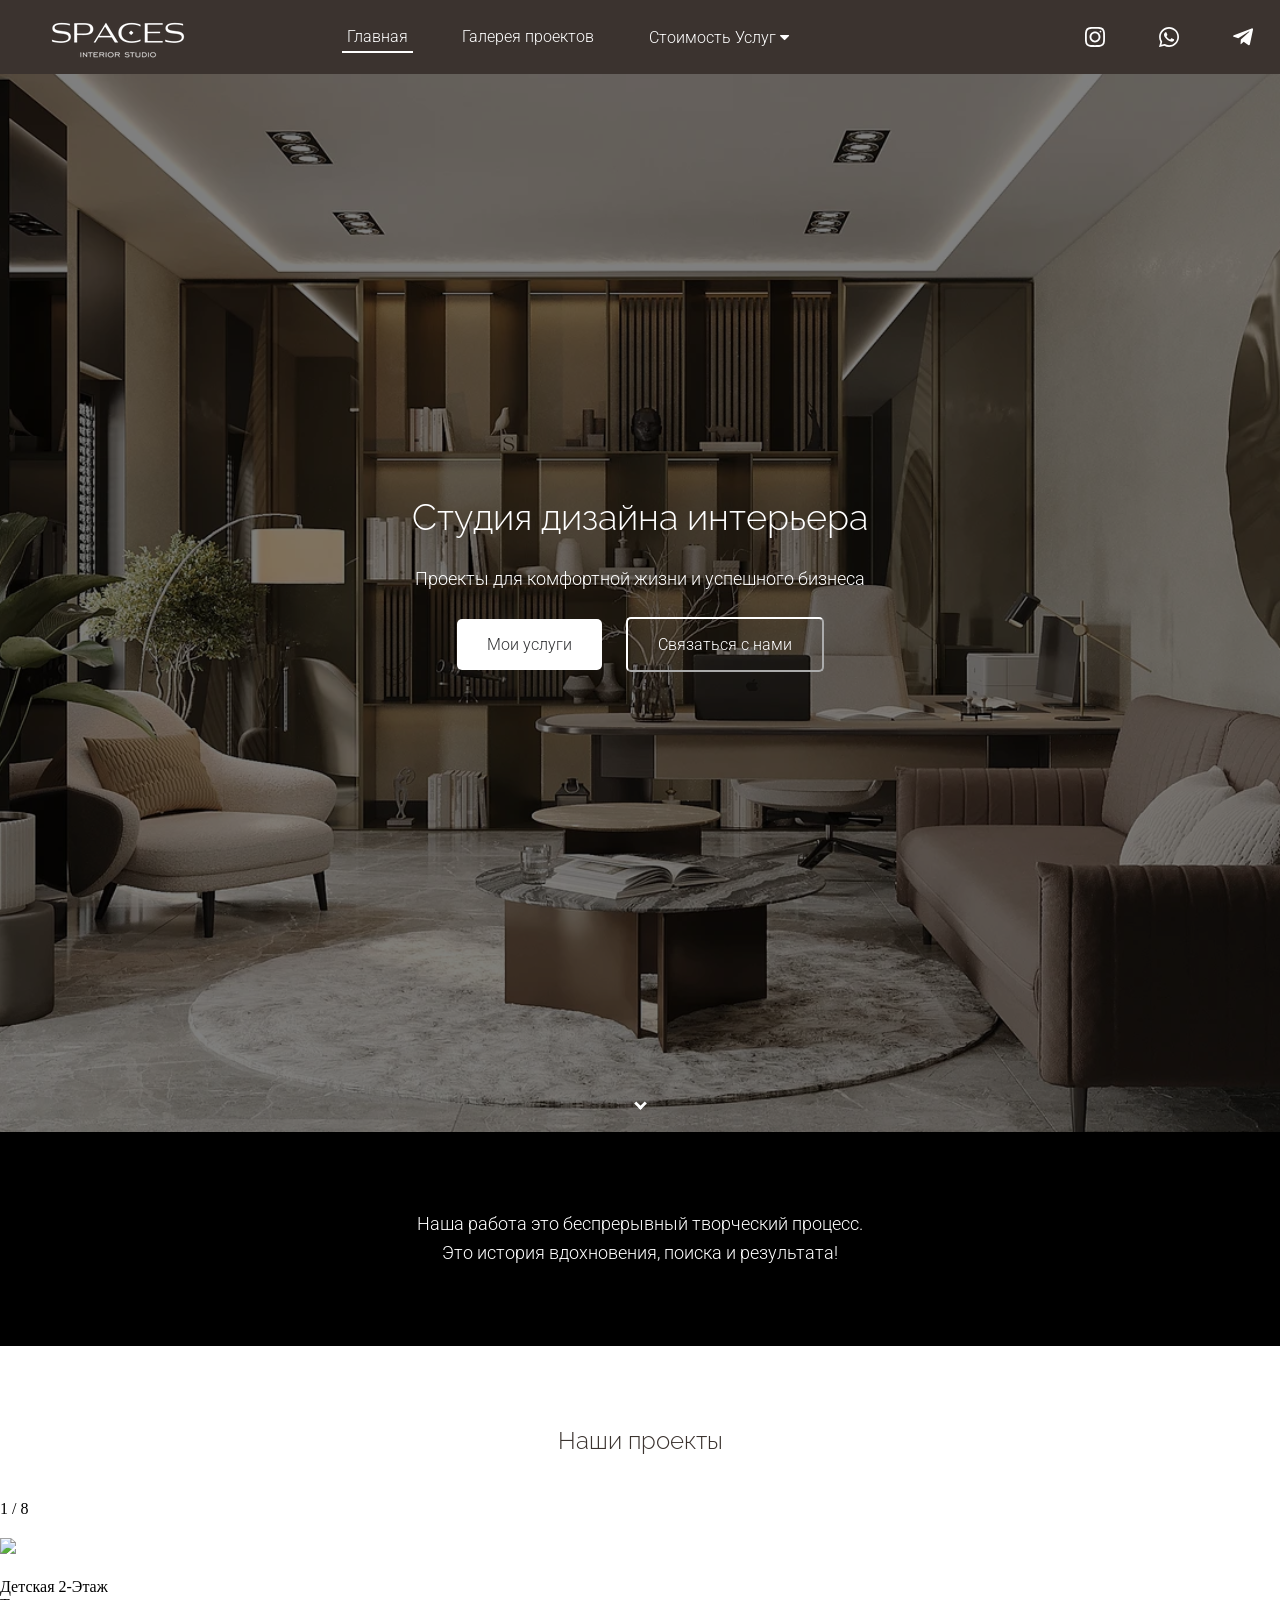
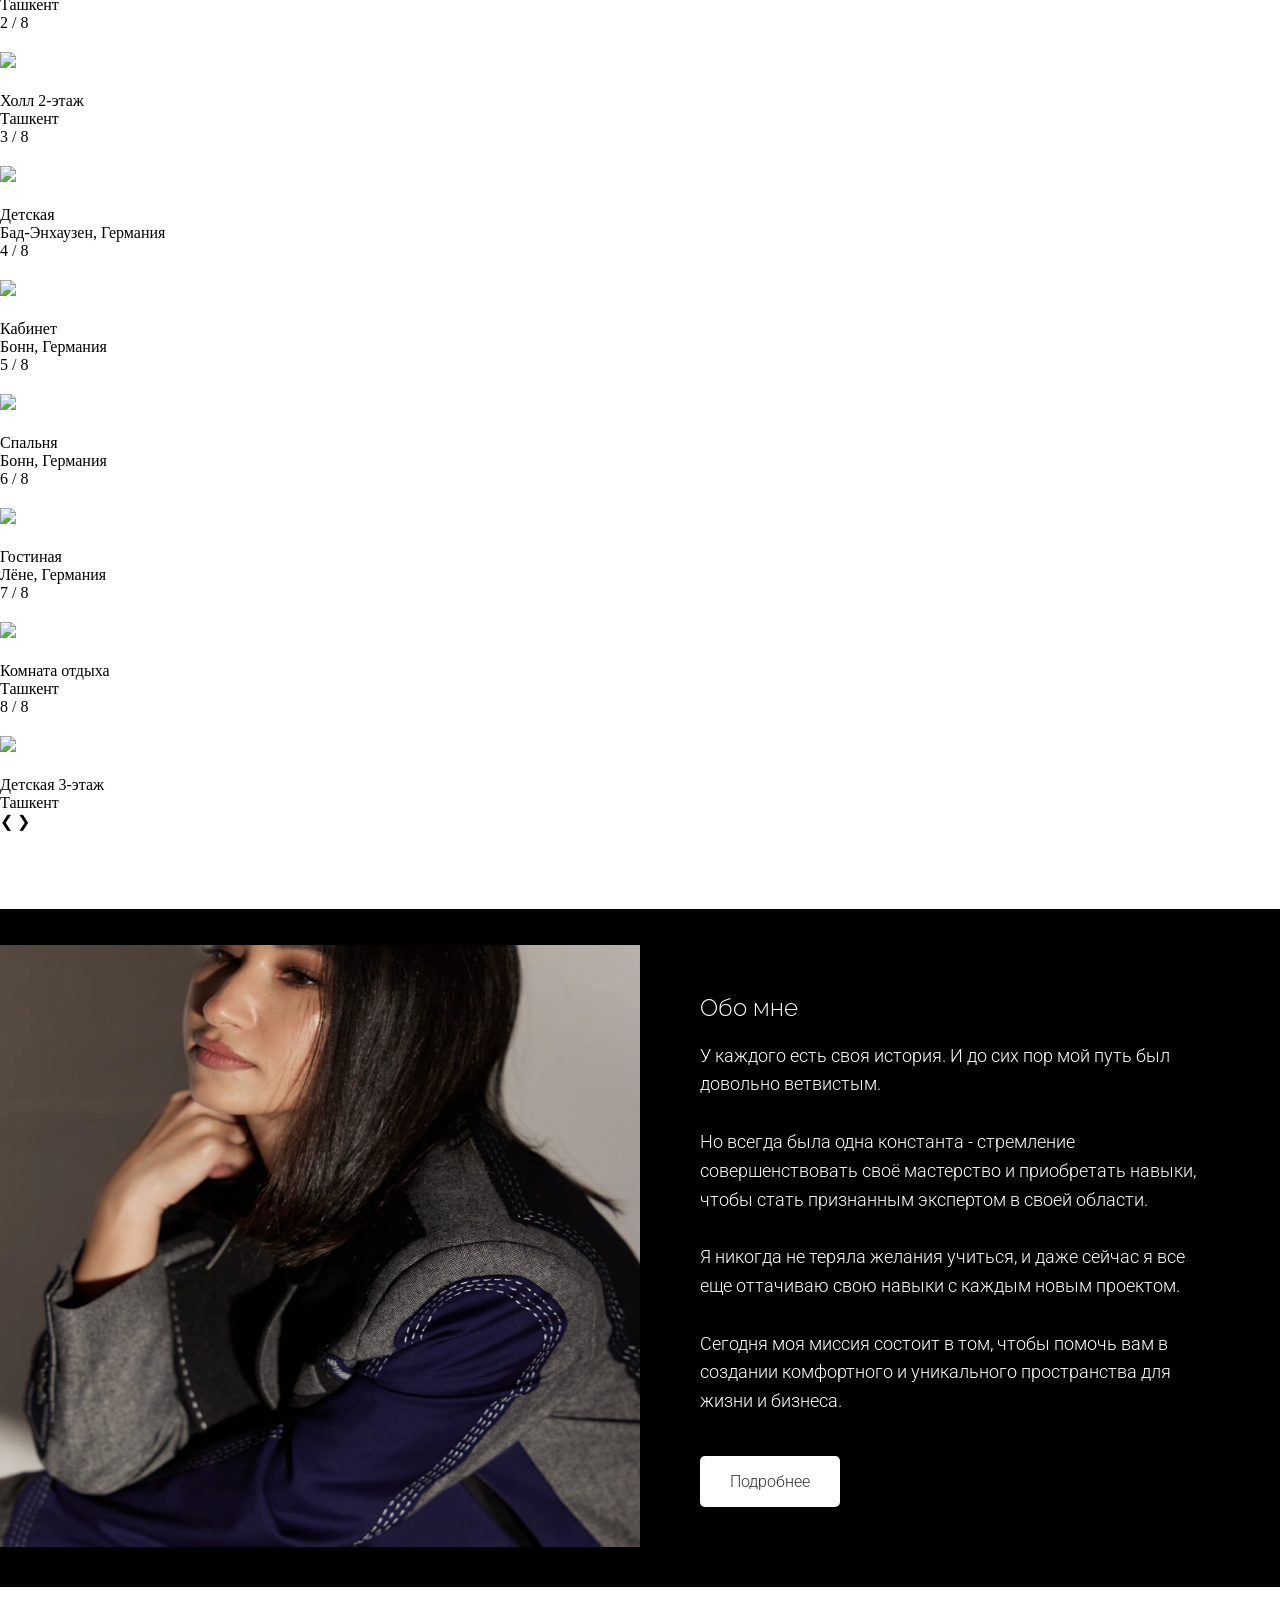
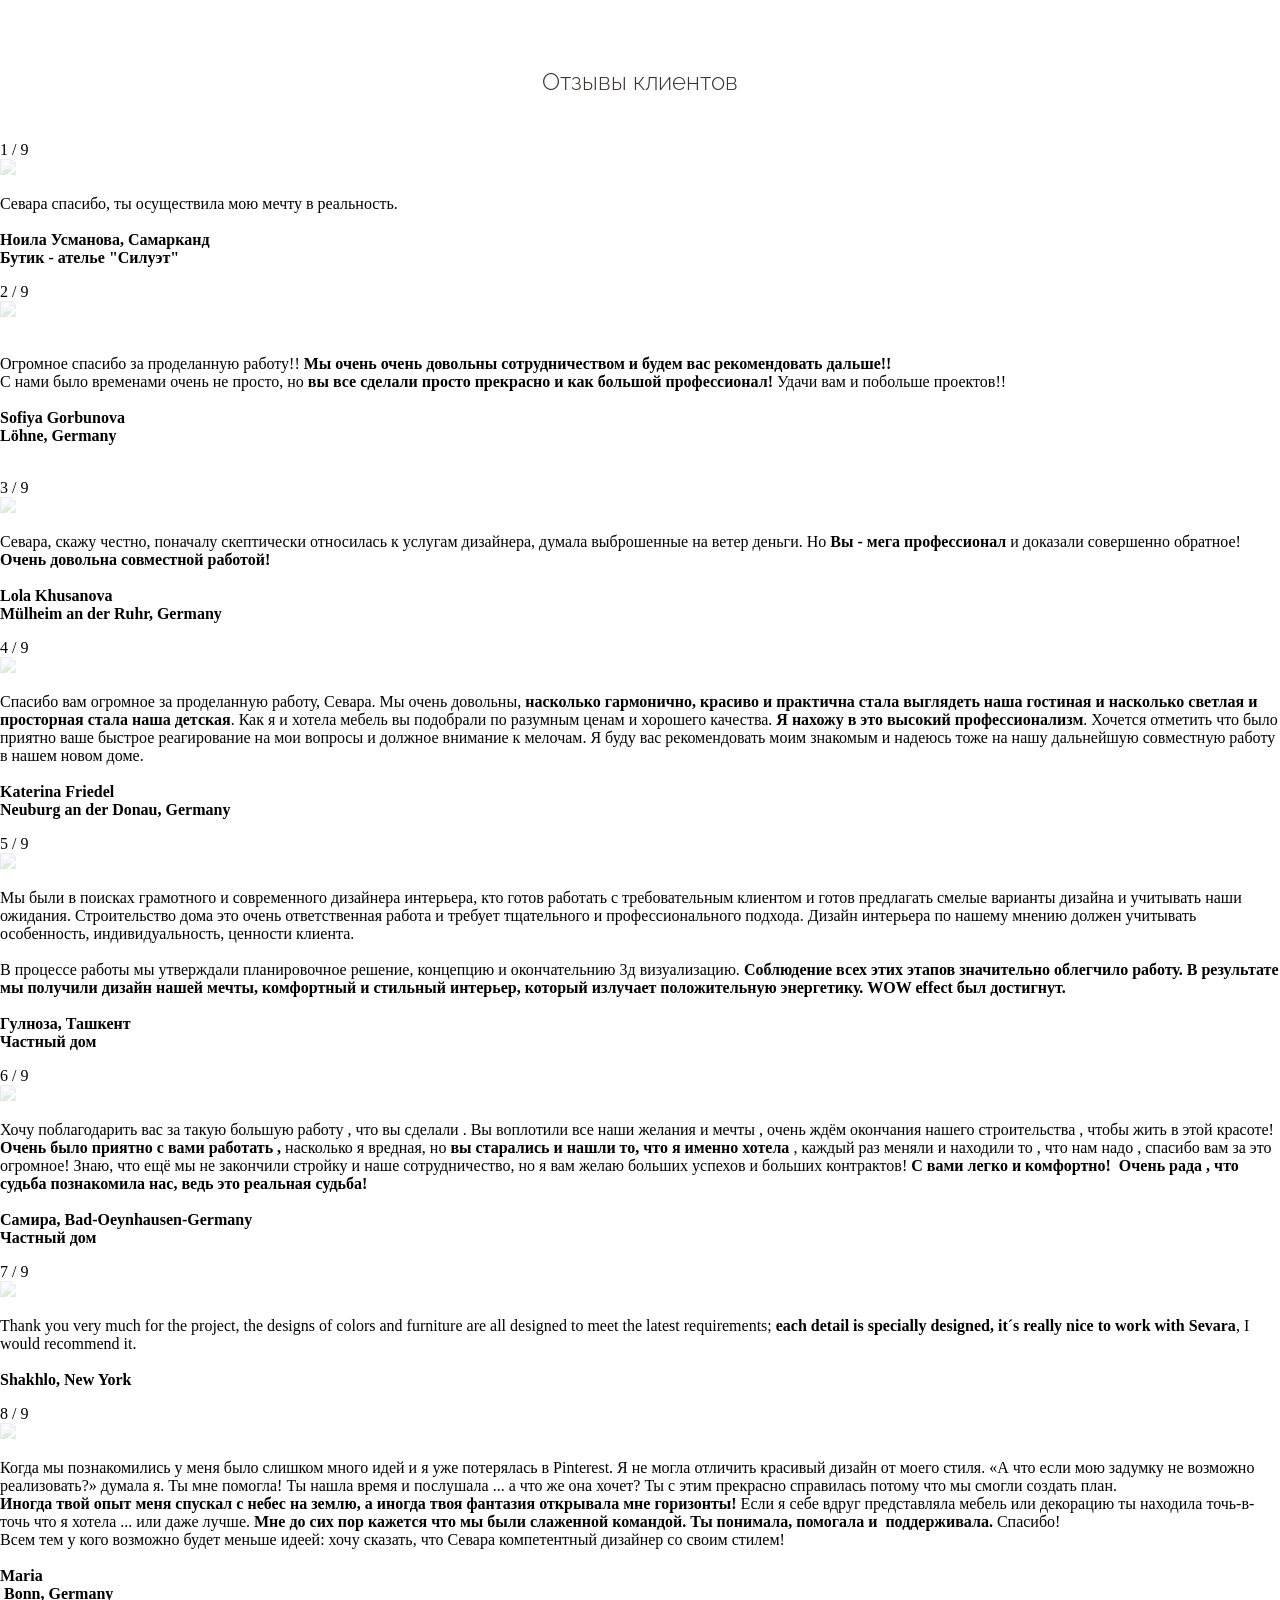
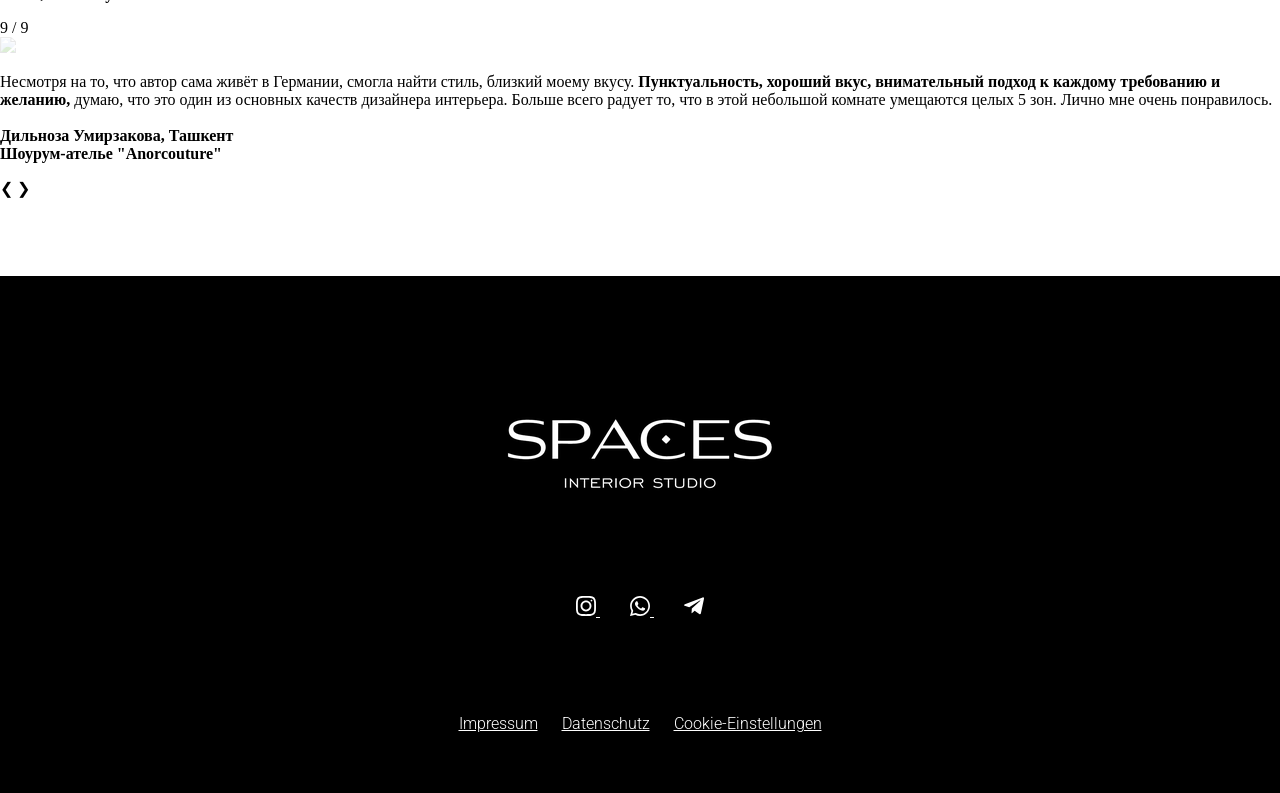
==== index.html @ 914fe823 "commit" ====
<!--Testautomation-->
<!DOCTYPE html>
<html lang="ru-RU">
    <head>
        <meta charset="UTF-8">
        <meta name="viewport" content="width=device-width, initial-scale=1.0">
        <title>MainPageTest</title>
        <link rel="stylesheet" href="general.css">
        <link rel="stylesheet" href="topnav.css">    
        <link rel="stylesheet" href="footer.css">    
        <link rel="stylesheet" href="slideshow.css"> 
        <link rel="stylesheet" href="https://cdnjs.cloudflare.com/ajax/libs/font-awesome/4.7.0/css/font-awesome.min.css"> 
        <link rel="preconnect" href="https://fonts.googleapis.com">
        <link rel="preconnect" href="https://fonts.gstatic.com" crossorigin>
        <link href="https://fonts.googleapis.com/css2?family=Roboto:ital,wght@0,100;0,300;0,400;0,500;0,700;0,900;1,100;1,300;1,400;1,500;1,700;1,900&display=swap" rel="stylesheet">
        <link href="https://fonts.googleapis.com/css2?family=Raleway:ital,wght@0,100..900;1,100..900&display=swap" rel="stylesheet"> 
        <style>
            html {
                scroll-behavior: smooth;
            }
            .grid-container {
                display: flex;   
            }
            .grid-container > div.gc1 {
                width: 25%;         
                text-align: center;             
            }
            .grid-container div.gc1 img {  
                height: 268px;
                width: 268px;  
            }
            .grid-container div.gc1 h3 {  
                font-size: 24px;
                font-weight: 300;
                font-family: Raleway,sans-serif;
                color: green;
            }
            .grid-container div.gc1 p {  
                font-size: 18px;
                font-weight: 300;
                font-family: Roboto,sans-serif;
                color: black;
            }
            .grid-container > div.gc2 {
                width: 50%;    
                background-color: black;   
                align-content: center;          
            }
            .arrowdown {
                border: solid white;
                border-width: 0 3px 3px 0;
                display: inline-block;
                padding: 3px;
                transform: rotate(45deg);
                -webkit-transform: rotate(45deg);
            }
        </style>
    </head>
    <body style="margin: 0;">
        <div style="position: sticky; top: 0; z-index: 1">
            <header style="display: grid; grid-template-columns: 25% 50% 25%;">
                <div class="topnav" style="padding: 0px 38px;">
                    <img src="spaces logo small.webp" alt="">
                </div>
                <div>
                    <nav>
                        <ul class="topnav">
                            <li><a data-cy="head.el_1" class="active" href="index.html">Главная</a></li>
                            <li><a data-cy="head.el_2" href="Page2/2ndPage.html">Галерея проектов</a></li>
                            <li class="dropdown">
                                <button data-cy="head.el_3" class="dropbtn" onclick="document.location='Page3/3rdPage.html'" style="cursor: pointer;">Стоимость Услуг
                                    <i class="fa fa-caret-down"></i>
                                </button>
                                <nav>
                                    <ul class="dropdown-content">
                                        <li><a data-cy="head.el_3a" href="Page3/Page3a/3rdPageA.html">Консультация</a></li>
                                        <li><a data-cy="head.el_3b" href="Page3/Page3b/3rdPageB.html">Планировочное решение</a></li>
                                        <li><a data-cy="head.el_3c" href="Page3/Page3c/3rdPageC.html">Дизайн-проект</a></li>
                                        <li><a data-cy="head.el_3d" href="Page3/Page3d/3rdPageD.html">Авторское <br>сопровождение / <br>Надзор</a></li>
                                    </ul>
                                </nav>
                            </li>
                            <li><a data-cy="head.el_4" href="Page4/4thPage.html">Обо мне / Контакты</a></li>                            
                        </ul>
                    </nav>
                </div>
                <div class="topnav">
                    <div class="topnav-right">
                        <a data-cy="head.el_5" href="https://www.instagram.com/interiors_by_seva/" target="_blank">
                            <svg width="20px" height="20px" viewBox="0 0 20 20" version="1.1" xmlns="http://www.w3.org/2000/svg" xmlns:xlink="http://www.w3.org/1999/xlink">
                                <g id="Symbols" stroke="none" stroke-width="1" fill="none" fill-rule="evenodd">
                                    <g id="Social/Instagram" transform="translate(-10.000000, -10.000000)">
                                        <path d="M24.0335249,11.8763976 C26.7380658,11.9994825 28.0013491,13.2827256 28.124434,15.9673067 C28.17267,17.0193498 28.1818182,17.3353786 28.1818182,20 C28.1818182,22.6654531 28.1718383,22.9806502 28.124434,24.0326933 C28.0005175,26.7147794 26.7405607,28.0005175 24.0335249,28.1236024 C22.9806502,28.1718383 22.6662847,28.1818182 20,28.1818182 C17.3353786,28.1818182 17.0193498,28.1718383 15.9673067,28.1236024 C13.2561127,27.9996858 11.9994825,26.7106212 11.8763976,24.0318616 C11.8281617,22.9798185 11.8181818,22.6646214 11.8181818,19.9991683 C11.8181818,17.3345469 11.8289933,17.0193498 11.8763976,15.9664751 C12.0003142,13.2827256 13.2602709,11.9986509 15.9673067,11.875566 C17.0201815,11.8281617 17.3353786,11.8181818 20,11.8181818 C22.6646214,11.8181818 22.9806502,11.8281617 24.0335249,11.8763976 Z M20,10 C17.2841667,10 16.9441667,10.0116667 15.8775,10.06 C12.2458333,10.2266667 10.2275,12.2416667 10.0608333,15.8766667 C10.0116667,16.9441667 10,17.2841667 10,20 C10,22.7158333 10.0116667,23.0566667 10.06,24.1233333 C10.2266667,27.755 12.2416667,29.7733333 15.8766667,29.94 C16.9441667,29.9883333 17.2841667,30 20,30 C22.7158333,30 23.0566667,29.9883333 24.1233333,29.94 C27.7516667,29.7733333 29.775,27.7583333 29.9391667,24.1233333 C29.9883333,23.0566667 30,22.7158333 30,20 C30,17.2841667 29.9883333,16.9441667 29.94,15.8775 C29.7766667,12.2491667 27.7591667,10.2275 24.1241667,10.0608333 C23.0566667,10.0116667 22.7158333,10 20,10 Z M20,14.5454545 C16.9876958,14.5454545 14.5454545,16.9874977 14.5454545,19.9995574 C14.5454545,23.0116172 16.9876958,25.4545455 20,25.4545455 C23.0123042,25.4545455 25.4545455,23.0125023 25.4545455,19.9995574 C25.4545455,16.9874977 23.0123042,14.5454545 20,14.5454545 Z M20,23.6363636 C17.9918182,23.6363636 16.3636364,22.0090909 16.3636364,20 C16.3636364,17.9918182 17.9918182,16.3636364 20,16.3636364 C22.0081818,16.3636364 23.6363636,17.9918182 23.6363636,20 C23.6363636,22.0090909 22.0081818,23.6363636 20,23.6363636 Z M25.4551768,13.6363636 C24.9526515,13.6363636 24.5454545,14.0435606 24.5454545,14.5454545 C24.5454545,15.0473485 24.9526515,15.4545455 25.4551768,15.4545455 C25.9570707,15.4545455 26.3636364,15.0473485 26.3636364,14.5454545 C26.3636364,14.0435606 25.9570707,13.6363636 25.4551768,13.6363636 Z" fill="currentColor"></path>
                                    </g>
                                </g>
                            </svg>
                        </a>
                        <a data-cy="head.el_6" href="https://wa.me/4917682207143" target="_blank">
                            <svg width="20" height="21" viewBox="0 0 20 21" fill="none" xmlns="http://www.w3.org/2000/svg">
                                <g clip-path="url(#clip0)">
                                    <path fill-rule="evenodd" clip-rule="evenodd" d="M17.0859 2.92031C15.206 1.03806 12.7059 0.000954973 10.042 0C4.55283 0 0.0854701 4.46689 0.0835601 9.9575C0.0826052 11.7127 0.54147 13.426 1.41288 14.9358L0 20.0965L5.27909 18.7117C6.73351 19.5053 8.37129 19.9231 10.0377 19.9236H10.042C10.0425 19.9236 10.0415 19.9236 10.042 19.9236C15.5302 19.9236 19.9981 15.4562 20 9.96562C20.001 7.30459 18.9662 4.80256 17.0859 2.92031ZM10.042 18.2419H10.0387C8.55369 18.2414 7.09688 17.8422 5.82581 17.0883L5.52356 16.9088L2.39077 17.7305L3.22685 14.676L3.03013 14.3628C2.20169 13.0449 1.76384 11.5217 1.76479 9.95798C1.7667 5.39464 5.47964 1.68171 10.0454 1.68171C12.2561 1.68266 14.3341 2.54453 15.897 4.10925C17.4598 5.67349 18.3197 7.75343 18.3188 9.96467C18.3169 14.5285 14.6039 18.2419 10.042 18.2419ZM14.582 12.0427C14.3332 11.9181 13.1099 11.3164 12.8816 11.2333C12.6534 11.1503 12.4877 11.1087 12.322 11.358C12.1563 11.6072 11.6793 12.1678 11.5342 12.3335C11.389 12.4996 11.2439 12.5202 10.9951 12.3956C10.7463 12.2709 9.94461 12.0083 8.99394 11.1608C8.25431 10.5009 7.75486 9.68629 7.6097 9.43704C7.46455 9.1878 7.59442 9.05314 7.71857 8.92948C7.8303 8.81774 7.96734 8.63869 8.09196 8.49353C8.21659 8.34837 8.25765 8.24428 8.34073 8.07859C8.42382 7.91243 8.38228 7.76727 8.3202 7.64265C8.25813 7.51803 7.76059 6.29327 7.55288 5.79525C7.3509 5.31013 7.14559 5.37602 6.99327 5.3679C6.84811 5.36074 6.68242 5.35931 6.51626 5.35931C6.35057 5.35931 6.08079 5.42138 5.85255 5.67063C5.62431 5.91988 4.98162 6.52199 4.98162 7.74626C4.98162 8.97102 5.87308 10.1542 5.99771 10.3204C6.12233 10.4866 7.75247 12.9996 10.2483 14.0777C10.8418 14.3341 11.3054 14.4874 11.6669 14.602C12.2628 14.7916 12.8052 14.7648 13.234 14.7009C13.712 14.6292 14.7061 14.0987 14.9133 13.5176C15.1206 12.9365 15.1206 12.438 15.0585 12.3344C14.9964 12.2299 14.8307 12.1673 14.582 12.0427Z" fill="currentColor"></path>
                                </g>
                                <defs>
                                    <clipPath id="clip0">
                                        <rect width="20" height="20.0965" fill="white"></rect>
                                    </clipPath>
                                </defs>
                            </svg>
                        </a>
                        <a data-cy="head.el_7" href="https://t.me/sevarasapaeva" target="_blank">
                            <svg width="20px" height="20px" viewBox="0 0 20 20" version="1.1" xmlns="http://www.w3.org/2000/svg">
                                <g id="Symbols" stroke="none" stroke-width="1" fill="none" fill-rule="evenodd">
                                    <g id="Social/Telegram" transform="translate(-2.000000, -2.000000)">
                                        <path d="M 20.647 3.437 L 2.934 10.36 C 1.725 10.845 1.732 11.535 2.712 11.84 L 7.261 13.278 L 17.783 6.55 C 18.281 6.243 18.736 6.408 18.362 6.744 L 9.837 14.542 L 9.835 14.542 L 9.837 14.543 L 9.522 19.294 C 9.982 19.294 10.185 19.08 10.443 18.828 L 12.652 16.651 L 17.246 20.091 C 18.093 20.564 18.702 20.321 18.914 19.296 L 21.931 4.887 C 22.24 3.633 21.459 3.064 20.65 3.435 Z" fill="currentColor"></path>
                                    </g>
                                </g>
                            </svg>
                        </a>
                    </div>
                </div>
            </header>            
        </div>  
        <div>
            <section>
                <div data-cy="p1.el_1" style="background-image: url('kab1.webp'); background-repeat: no-repeat; background-size: cover; background-position: center; background-color: rgba(0, 0, 0, 0.5); background-blend-mode: darken;">
                    <div style="align-content: center; text-align: center; height: 1000px;">
                        <h2 style="color: white; font-size: 36px; font-weight: 300; font-family: Raleway,sans-serif;">
                            Студия дизайна интерьера
                        </h2>
                        <p data-cy="p1.el_2" style="color: white; font-size: 18px; font-family: Roboto, sans-serif; font-weight: 300;">
                            Проекты для комфортной жизни и успешного бизнеса
                        </p>
                        <button data-cy="p1.el_3" type="button" class="button" onclick="document.location='../Page3/3rdPage.html'">Мои услуги</button>
                        <button data-cy="p1.el_3a" type="button" class="button2" onclick="window.location.href='https://wa.me/4917682207143';">Связаться с нами </button>
                    </div>
                    <div>
                        <p style="text-align: center; padding: 20px; margin: 0;">
                            <a data-cy="p1.el_4" class="arrowdown" href="#section2"></a>
                        </p>
                    </div>
                </div>
            </section>         
            <section id="section2"; style="background-color: black; padding: 60px;">            
                <div>
                    <p style="text-align: center; color: white; font-size: 18px; font-family: Roboto, sans-serif; font-weight: 300; line-height: 1.6;">
                        Наша работа это беспрерывный творческий процесс. <br>
                        Это история вдохновения, поиска и результата!
                    </p>
                </div>
            </section>
            <section id="section3"; style="padding: 60px 0px;">
                <div>
                    <h3 data-cy="p1.el_22" class="h3_59_51_47">Наши проекты</h3>
                </div>
                <div data-cy="p1.slide_1" class="slideshow-container" style="margin-top: 25px;">
                    <div data-cy="p1.slide_1_1" class="mySlides1 fade">
                        <div class="numbertext">1 / 8</div>
                        <img src="slideshow1/slide1.webp" style="width:100%; padding: 20px 0;">
                        <div class="text">Детская 2-Этаж <br>Ташкент</div>
                    </div>                    
                    <div data-cy="p1.slide_1_2" class="mySlides1 fade">
                        <div class="numbertext">2 / 8</div>
                        <img src="slideshow1/slide2.webp" style="width:100%; padding: 20px 0;">
                        <div class="text">Холл 2-этаж <br>Ташкент</div>
                    </div>                    
                    <div data-cy="p1.slide_1_3" class="mySlides1 fade">
                        <div class="numbertext">3 / 8</div>
                        <img src="slideshow1/slide3.jpg" style="width:100%; padding: 20px 0;">
                        <div class="text">Детская <br>Бад-Энхаузен, Германия</div>
                    </div>    
                    <div data-cy="p1.slide_1_4"class="mySlides1 fade">
                        <div class="numbertext">4 / 8</div>
                        <img src="slideshow1/slide4.webp" style="width:100%; padding: 20px 0;">
                        <div class="text">Кабинет <br>Бонн, Германия</div>
                    </div>    
                    <div data-cy="p1.slide_1_5" class="mySlides1 fade">
                        <div class="numbertext">5 / 8</div>
                        <img src="slideshow1/slide5.webp" style="width:100%; padding: 20px 0;">
                        <div class="text">Спальня <br>Бонн, Германия</div>
                    </div>    
                    <div data-cy="p1.slide_1_6" class="mySlides1 fade">
                        <div class="numbertext">6 / 8</div>
                        <img src="slideshow1/slide6.webp" style="width:100%; padding: 20px 0;">
                        <div class="text">Гостиная <br>Лёне, Германия</div>
                    </div>    
                    <div data-cy="p1.slide_1_7" class="mySlides1 fade">
                        <div class="numbertext">7 / 8</div>
                        <img src="slideshow1/slide7.webp" style="width:100%; padding: 20px 0;">
                        <div class="text">Комната отдыха <br>Ташкент</div>
                    </div>    
                    <div data-cy="p1.slide_1_8" class="mySlides1 fade">
                        <div class="numbertext">8 / 8</div>
                        <img src="slideshow1/slide8.webp" style="width:100%; padding: 20px 0;">
                        <div class="text">Детская 3-этаж <br>Ташкент</div>
                    </div>                    
                    <a data-cy="p1.el_23" class="prev" onclick="plusSlides(-1, 0)">&#10094;</a>
                    <a data-cy="p1.el_24" class="next" onclick="plusSlides(1, 0)">&#10095;</a>
                </div>
                <br>                
                <!-- The dots/circles -->
                <div data-cy="p1.dot_1" style="text-align:center">
                    <span data-cy="p1.dot_1_1" class="dot1" onclick="currentSlide(1, 0)"></span>
                    <span data-cy="p1.dot_1_2" class="dot1" onclick="currentSlide(2, 0)"></span>
                    <span data-cy="p1.dot_1_3" class="dot1" onclick="currentSlide(3, 0)"></span>
                    <span data-cy="p1.dot_1_4" class="dot1" onclick="currentSlide(4, 0)"></span>
                    <span data-cy="p1.dot_1_5" class="dot1" onclick="currentSlide(5, 0)"></span>
                    <span data-cy="p1.dot_1_6" class="dot1" onclick="currentSlide(6, 0)"></span>
                    <span data-cy="p1.dot_1_7" class="dot1" onclick="currentSlide(7, 0)"></span>
                    <span data-cy="p1.dot_1_8" class="dot1" onclick="currentSlide(8, 0)"></span>
                </div>
            </section>
            <section data-cy="p1.el_25" class="grid-container">
                <div data-cy="p1.el_26" class="gc2">
                    <img data-cy="p1.el_27" src="Sevara.jpg" alt="" width="100%">
                </div>
                <div class="gc2">
                    <div style="padding: 60px">
                        <div data-cy="p1.el_28">
                            <h3 style="color: white; font: 300 24px Raleway,sans-serif; margin-bottom: 20px;">Обо мне</h3>
                            <p style="color: white; font: 300 18px Roboto,sans-serif; line-height: 1.6; margin: 20px 0;">
                                У каждого есть своя история. И до сих пор мой путь был довольно ветвистым.<br><br>
                                Но всегда была одна константа - стремление совершенствовать своё мастерство и приобретать навыки, чтобы стать признанным экспертом в своей области.<br><br>
                                Я никогда не теряла желания учиться, и даже сейчас я все еще оттачиваю свою навыки с каждым новым проектом.<br><br>
                                Сегодня моя миссия состоит в том, чтобы помочь вам в создании комфортного и уникального пространства для жизни и бизнеса.
                            </p>
                        </div>
                        <div>
                            <div>
                                <button data-cy="p1.el_29" type="button" class="button" style="margin: 20px 0">Подробнее</button>
                            </div>
                        </div>
                    </div>
                </div>
            </section>
            <section style="padding: 60px 0px;">
                <div>
                    <h3 class="h3_59_51_47" style="padding: 20px 15px;">Отзывы клиентов</h3>
                </div>
                <div data-cy="p1.slide_2" class="slideshow-container" style="padding-top: 25px;">
                    <div data-cy="p1.slide_2_1" class="mySlides2 fade">
                        <div class="numbertext">1 / 9</div>
                        <img src="slideshow2/slideA1.webp" style="width:100%; opacity: 0.2;">
                        <div class="text" style="display: none;">Caption One</div>
                        <p class="recension">Севара спасибо, ты осуществила мою мечту в реальность.<br><br><strong>Ноила Усманова, Самарканд<br>Бутик - ателье "Силуэт"</strong></p>
                    </div>    
                    <div data-cy="p1.slide_2_2" class="mySlides2 fade">
                        <div class="numbertext">2 / 9</div>
                        <img src="slideshow2/slideA2.webp" style="width:100%; opacity: 0.2;">
                        <div class="text" style="display: none;">Caption Two</div>
                        <p class="recension"><br>Огромное спасибо за проделанную работу!! <strong>Мы очень очень довольны сотрудничеством и будем вас рекомендовать дальше!!</strong><br>С нами было временами очень не просто, но<strong> вы все сделали просто прекрасно и как большой профессионал!</strong> Удачи вам и побольше проектов!!<br><br><strong>Sofiya Gorbunova<br>Löhne, Germany<br></strong><br></p>
                    </div>    
                    <div data-cy="p1.slide_2_3" class="mySlides2 fade">
                        <div class="numbertext">3 / 9</div>
                        <img src="slideshow2/slideA3.webp" style="width:100%; opacity: 0.2;">
                        <div class="text" style="display: none;">Caption Three</div>
                        <p class="recension">Севара, скажу честно, поначалу скептически относилась к услугам дизайнера, думала выброшенные на ветер деньги. Но <strong>Вы - мега профессионал</strong> и доказали совершенно обратное! <strong>Очень довольна совместной работой!</strong><br><br><strong>Lola Khusanova<br>Mülheim an der Ruhr, Germany</strong></p>
                    </div>    
                    <div data-cy="p1.slide_2_4" class="mySlides2 fade">
                        <div class="numbertext">4 / 9</div>
                        <img src="slideshow2/slideA4.webp" style="width:100%; opacity: 0.2;">
                        <div class="text" style="display: none;">Caption Four</div>
                        <p class="recension">Спасибо вам огромное за проделанную работу, Севара. Мы очень довольны, <strong>насколько гармонично, красиво и практична стала выглядеть наша гостиная и насколько светлая и просторная стала наша детская</strong>. Как я и хотела мебель вы подобрали по разумным ценам и хорошего качества. <strong>Я нахожу в это высокий профессионализм</strong>. Хочется отметить что было приятно ваше быстрое реагирование на мои вопросы и должное внимание к мелочам. Я буду вас рекомендовать моим знакомым и надеюсь тоже на нашу дальнейшую совместную работу в нашем новом доме.<br><br><strong>Katerina Friedel&nbsp;<br>Neuburg an der Donau, Germany</strong></p>
                    </div>    
                    <div data-cy="p1.slide_2_5" class="mySlides2 fade">
                        <div class="numbertext">5 / 9</div>
                        <img src="slideshow2/slideA5.webp" style="width:100%; opacity: 0.2;">
                        <div class="text" style="display: none;">Caption Five</div>
                        <p class="recension">Мы были в поисках грамотного и современного дизайнера интерьера, кто готов работать с требовательным клиентом и готов предлагать смелые варианты дизайна и учитывать наши ожидания. Строительство дома это очень ответственная работа и требует тщательного и профессионального подхода. Дизайн интерьера по нашему мнению должен учитывать особенность, индивидуальность, ценности клиента.<br><br>В процессе работы мы утверждали планировочное решение, концепцию и окончательнию 3д визуализацию. <strong>Соблюдение всех этих этапов значительно облегчило работу. В результате мы получили дизайн нашей мечты, комфортный и стильный интерьер, который излучает положительную энергетику. WOW effect был достигнут.</strong><br><br><strong>Гулноза, Ташкент<br>Частный дом</strong></p>
                    </div>    
                    <div data-cy="p1.slide_2_6" class="mySlides2 fade">
                        <div class="numbertext">6 / 9</div>
                        <img src="slideshow2/slideA6.webp" style="width:100%; opacity: 0.2;">
                        <div class="text" style="display: none;">Caption Six</div>
                        <p class="recension">Хочу поблагодарить вас за такую большую работу , что вы сделали . Вы воплотили все наши желания и мечты , очень ждём окончания нашего строительства , чтобы жить в этой красоте! <strong>Очень было приятно с вами работать ,</strong> насколько я вредная, но <strong>вы старались и нашли то, что я именно хотела</strong> , каждый раз меняли и находили то , что нам надо , спасибо вам за это огромное! Знаю, что ещё мы не закончили стройку и наше сотрудничество, но я вам желаю больших успехов и больших контрактов! <strong>С вами легко и комфортно!&nbsp; Очень рада , что судьба познакомила нас, ведь это реальная судьба!</strong><br><br><strong>Самира, Bad-Oeynhausen-Germany<br>Частный дом</strong></p>
                    </div>    
                    <div data-cy="p1.slide_2_7" class="mySlides2 fade">
                        <div class="numbertext">7 / 9</div>
                        <img src="slideshow2/slideA7.webp" style="width:100%; opacity: 0.2;">
                        <div class="text" style="display: none;">Caption Seven</div>
                        <p class="recension">Thank you very much for the project, the designs of colors and furniture are all designed to meet the latest requirements; <strong>each detail is specially designed, it´s really nice to work with Sevara</strong>, I would recommend it.<br><br><strong>Shakhlo, New York</strong></p>
                    </div>    
                    <div data-cy="p1.slide_2_8" class="mySlides2 fade">
                        <div class="numbertext">8 / 9</div>
                        <img src="slideshow2/slideA8.webp" style="width:100%; opacity: 0.2;">
                        <div class="text" style="display: none;">Caption Eight</div>
                        <p class="recension">Когда мы познакомились у меня было слишком много идей и я уже потерялась в Pinterest. Я не могла отличить красивый дизайн от моего стиля. «А что если мою задумку не возможно реализовать?» думала я. Ты мне помогла! Ты нашла время и послушала ... а что же она хочет? Ты с этим прекрасно справилась потому что мы смогли создать план.<br><strong>Иногда твой опыт меня спускал с небес на землю, а иногда твоя фантазия открывала мне горизонты!</strong> Если я себе вдруг представляла мебель или декорацию ты находила точь-в-точь что я хотела ... или даже лучше. <strong>Мне до сих пор кажется что мы были слаженной командой. Ты понимала, помогала и&nbsp; поддерживала.</strong> Спасибо! <br>Всем тем у кого возможно будет меньше идеей: хочу сказать, что Севара компетентный дизайнер со своим стилем! <br><br><strong>Maria<br>&nbsp;Bonn, Germany</strong></p>
                    </div>    
                    <div data-cy="p1.slide_2_9" class="mySlides2 fade">
                        <div class="numbertext">9 / 9</div>
                        <img src="slideshow2/slideA9.webp" style="width:100%; opacity: 0.2;">
                        <div class="text" style="display: none;">Caption Nine</div>
                        <p class="recension">Несмотря на то, что автор сама живёт в Германии, смогла найти стиль, близкий моему вкусу. <strong>Пунктуальность, хороший вкус, внимательный подход к каждому требованию и желанию,</strong> думаю, что это один из основных качеств дизайнера интерьера. Больше всего радует то, что в этой небольшой комнате умещаются целых 5 зон. Лично мне очень понравилось.<br><br><strong>Дильноза Умирзакова, Ташкент<br>Шоурум-ателье "Anorcouture"</strong></p>
                    </div>    
                    <a data-cy="p1.el_30" class="prev" onclick="plusSlides(-1, 1)">&#10094;</a>
                    <a data-cy="p1.el_31" class="next" onclick="plusSlides( 1, 1)">&#10095;</a>
                </div>
                <br>                
                <!-- The dots/circles -->
                <div data-cy="p1.dot_2" style="text-align:center">
                    <span data-cy="p1.dot_2_1" class="dot2" onclick="currentSlide(1, 1)"></span>
                    <span data-cy="p1.dot_2_2" class="dot2" onclick="currentSlide(2, 1)"></span>
                    <span data-cy="p1.dot_2_3" class="dot2" onclick="currentSlide(3, 1)"></span>
                    <span data-cy="p1.dot_2_4" class="dot2" onclick="currentSlide(4, 1)"></span>
                    <span data-cy="p1.dot_2_5" class="dot2" onclick="currentSlide(5, 1)"></span>
                    <span data-cy="p1.dot_2_6" class="dot2" onclick="currentSlide(6, 1)"></span>
                    <span data-cy="p1.dot_2_7" class="dot2" onclick="currentSlide(7, 1)"></span>
                    <span data-cy="p1.dot_2_8" class="dot2" onclick="currentSlide(8, 1)"></span>
                    <span data-cy="p1.dot_2_9" class="dot2" onclick="currentSlide(9, 1)"></span>
                </div>  
            </section>
        </div>
        <div>
            <footer class="footer">
                <div>
                    <br>
                    <div data-cy="foot.el_1" style="text-align: center; margin: 20px;">
                        <img src="spaces logo.webp">
                    </div>
                    <br>
                    <div style="text-align: center; padding-top: 20px;">
                        <a data-cy="foot.el_2" href="https://www.instagram.com/interiors_by_seva/" target="_blank" style="padding: 10px 15px;">
                            <svg width="20px" height="20px" viewBox="0 0 20 20" version="1.1" xmlns="http://www.w3.org/2000/svg" xmlns:xlink="http://www.w3.org/1999/xlink">
                                <g id="Symbols" stroke="none" stroke-width="1" fill="none" fill-rule="evenodd">
                                    <g id="Social/Instagram" transform="translate(-10.000000, -10.000000)">
                                        <path d="M24.0335249,11.8763976 C26.7380658,11.9994825 28.0013491,13.2827256 28.124434,15.9673067 C28.17267,17.0193498 28.1818182,17.3353786 28.1818182,20 C28.1818182,22.6654531 28.1718383,22.9806502 28.124434,24.0326933 C28.0005175,26.7147794 26.7405607,28.0005175 24.0335249,28.1236024 C22.9806502,28.1718383 22.6662847,28.1818182 20,28.1818182 C17.3353786,28.1818182 17.0193498,28.1718383 15.9673067,28.1236024 C13.2561127,27.9996858 11.9994825,26.7106212 11.8763976,24.0318616 C11.8281617,22.9798185 11.8181818,22.6646214 11.8181818,19.9991683 C11.8181818,17.3345469 11.8289933,17.0193498 11.8763976,15.9664751 C12.0003142,13.2827256 13.2602709,11.9986509 15.9673067,11.875566 C17.0201815,11.8281617 17.3353786,11.8181818 20,11.8181818 C22.6646214,11.8181818 22.9806502,11.8281617 24.0335249,11.8763976 Z M20,10 C17.2841667,10 16.9441667,10.0116667 15.8775,10.06 C12.2458333,10.2266667 10.2275,12.2416667 10.0608333,15.8766667 C10.0116667,16.9441667 10,17.2841667 10,20 C10,22.7158333 10.0116667,23.0566667 10.06,24.1233333 C10.2266667,27.755 12.2416667,29.7733333 15.8766667,29.94 C16.9441667,29.9883333 17.2841667,30 20,30 C22.7158333,30 23.0566667,29.9883333 24.1233333,29.94 C27.7516667,29.7733333 29.775,27.7583333 29.9391667,24.1233333 C29.9883333,23.0566667 30,22.7158333 30,20 C30,17.2841667 29.9883333,16.9441667 29.94,15.8775 C29.7766667,12.2491667 27.7591667,10.2275 24.1241667,10.0608333 C23.0566667,10.0116667 22.7158333,10 20,10 Z M20,14.5454545 C16.9876958,14.5454545 14.5454545,16.9874977 14.5454545,19.9995574 C14.5454545,23.0116172 16.9876958,25.4545455 20,25.4545455 C23.0123042,25.4545455 25.4545455,23.0125023 25.4545455,19.9995574 C25.4545455,16.9874977 23.0123042,14.5454545 20,14.5454545 Z M20,23.6363636 C17.9918182,23.6363636 16.3636364,22.0090909 16.3636364,20 C16.3636364,17.9918182 17.9918182,16.3636364 20,16.3636364 C22.0081818,16.3636364 23.6363636,17.9918182 23.6363636,20 C23.6363636,22.0090909 22.0081818,23.6363636 20,23.6363636 Z M25.4551768,13.6363636 C24.9526515,13.6363636 24.5454545,14.0435606 24.5454545,14.5454545 C24.5454545,15.0473485 24.9526515,15.4545455 25.4551768,15.4545455 C25.9570707,15.4545455 26.3636364,15.0473485 26.3636364,14.5454545 C26.3636364,14.0435606 25.9570707,13.6363636 25.4551768,13.6363636 Z" fill="rgb(255, 255, 255)"></path>
                                    </g>
                                </g>
                            </svg>
                        </a>
                        <a data-cy="foot.el_3" href="https://wa.me/4917682207143" target="_blank" style="padding: 10px 15px;">
                            <svg width="20px" height="20px" viewBox="0 0 20 20" fill="none" xmlns="http://www.w3.org/2000/svg">
                                <g clip-path="url(#clip0)">
                                    <path fill-rule="evenodd" clip-rule="evenodd" d="M17.0859 2.92031C15.206 1.03806 12.7059 0.000954973 10.042 0C4.55283 0 0.0854701 4.46689 0.0835601 9.9575C0.0826052 11.7127 0.54147 13.426 1.41288 14.9358L0 20.0965L5.27909 18.7117C6.73351 19.5053 8.37129 19.9231 10.0377 19.9236H10.042C10.0425 19.9236 10.0415 19.9236 10.042 19.9236C15.5302 19.9236 19.9981 15.4562 20 9.96562C20.001 7.30459 18.9662 4.80256 17.0859 2.92031ZM10.042 18.2419H10.0387C8.55369 18.2414 7.09688 17.8422 5.82581 17.0883L5.52356 16.9088L2.39077 17.7305L3.22685 14.676L3.03013 14.3628C2.20169 13.0449 1.76384 11.5217 1.76479 9.95798C1.7667 5.39464 5.47964 1.68171 10.0454 1.68171C12.2561 1.68266 14.3341 2.54453 15.897 4.10925C17.4598 5.67349 18.3197 7.75343 18.3188 9.96467C18.3169 14.5285 14.6039 18.2419 10.042 18.2419ZM14.582 12.0427C14.3332 11.9181 13.1099 11.3164 12.8816 11.2333C12.6534 11.1503 12.4877 11.1087 12.322 11.358C12.1563 11.6072 11.6793 12.1678 11.5342 12.3335C11.389 12.4996 11.2439 12.5202 10.9951 12.3956C10.7463 12.2709 9.94461 12.0083 8.99394 11.1608C8.25431 10.5009 7.75486 9.68629 7.6097 9.43704C7.46455 9.1878 7.59442 9.05314 7.71857 8.92948C7.8303 8.81774 7.96734 8.63869 8.09196 8.49353C8.21659 8.34837 8.25765 8.24428 8.34073 8.07859C8.42382 7.91243 8.38228 7.76727 8.3202 7.64265C8.25813 7.51803 7.76059 6.29327 7.55288 5.79525C7.3509 5.31013 7.14559 5.37602 6.99327 5.3679C6.84811 5.36074 6.68242 5.35931 6.51626 5.35931C6.35057 5.35931 6.08079 5.42138 5.85255 5.67063C5.62431 5.91988 4.98162 6.52199 4.98162 7.74626C4.98162 8.97102 5.87308 10.1542 5.99771 10.3204C6.12233 10.4866 7.75247 12.9996 10.2483 14.0777C10.8418 14.3341 11.3054 14.4874 11.6669 14.602C12.2628 14.7916 12.8052 14.7648 13.234 14.7009C13.712 14.6292 14.7061 14.0987 14.9133 13.5176C15.1206 12.9365 15.1206 12.438 15.0585 12.3344C14.9964 12.2299 14.8307 12.1673 14.582 12.0427Z" fill="rgb(255, 255, 255)"></path>
                                </g>
                                <defs>
                                    <clipPath id="clip0">
                                        <rect width="20" height="20.0965" fill="white"></rect>
                                    </clipPath>
                                </defs>
                            </svg>
                        </a>
                        <a data-cy="foot.el_4" href="https://t.me/sevarasapaeva" target="_blank" style="padding: 10px 15px;">
                            <svg width="20px" height="20px" viewBox="0 0 20 20" version="1.1" xmlns="http://www.w3.org/2000/svg">
                                <g id="Symbols" stroke="none" stroke-width="1" fill="none" fill-rule="evenodd">
                                    <g id="Social/Telegram" transform="translate(-2.000000, -2.000000)">
                                        <path d="M 20.647 3.437 L 2.934 10.36 C 1.725 10.845 1.732 11.535 2.712 11.84 L 7.261 13.278 L 17.783 6.55 C 18.281 6.243 18.736 6.408 18.362 6.744 L 9.837 14.542 L 9.835 14.542 L 9.837 14.543 L 9.522 19.294 C 9.982 19.294 10.185 19.08 10.443 18.828 L 12.652 16.651 L 17.246 20.091 C 18.093 20.564 18.702 20.321 18.914 19.296 L 21.931 4.887 C 22.24 3.633 21.459 3.064 20.65 3.435 Z" fill="rgb(255, 255, 255)"></path>
                                    </g>
                                </g>
                            </svg>
                        </a>                        
                    </div>
                </div>
                <br><br><br>
                <div style="text-align: center; margin-top: 40px; font-weight: 300; font-family: Roboto,sans-serif;">
                    <a data-cy="foot.el_5" href="">Impressum</a>
                    <a data-cy="foot.el_6" href="">Datenschutz</a>
                    <a data-cy="foot.el_7" href="">Cookie-Einstellungen</a>
                </div>
            </footer>
        </div>
        <script src="slideshows2.js"></script>
    </body>
</html>
---- general.css ----
html {
    scroll-behavior: smooth;
}
.grid-container {
    display: flex;   
}
.grid-container > div.gc1 {
    width: 25%;         
    text-align: center;             
}
.grid-container div.gc1 img {  
    height: 268px;
    width: 268px;  
}
.grid-container div.gc1 h3 {  
    font-size: 24px;
    font-weight: 300;
    font-family: Raleway,sans-serif;
    color: rgb(81, 116, 85);
}
.grid-container div.gc1 p {  
    font-size: 18px;
    font-weight: 300;
    font-family: Roboto,sans-serif;
    color: black;
}
.grid-container > div.gc2 {
    width: 50%;    
    background-color: rgb(81, 116, 85);   
    align-content: center;          
}
.grid-container > div.gc3 {
    width: 25%;         
    text-align: center;             
}
.grid-container div.gc3 img {  
    height: 268px;
    width: 268px;  
}
.grid-container div.gc3 h3 {  
    font-size: 24px;
    font-weight: 300;
    font-family: Raleway,sans-serif;
    color: white;
}
.grid-container div.gc3 p {  
    font-size: 18px;
    font-weight: 300;
    font-family: Roboto,sans-serif;
    color: white;
}
.grid-container > div.gc4 {
    width: 33.3333333333%;                    
}
.grid-container div.gc4 img {  
    height: 359px;
    width: 359px; 
    padding: 0 15px 30px; 
}
.arrowdown {
    border: solid white;
    border-width: 0 3px 3px 0;
    display: inline-block;
    padding: 3px;
    transform: rotate(45deg);
    -webkit-transform: rotate(45deg);
}
.button {
    background-color: white;
    border: none;
    border-radius: 5px;
    color: #323335;
    padding: 16px 30px;
    margin: 10px;
    font-size: 16px;
    font-weight: 300;
    font-family: Roboto, sans-serif;
    cursor: pointer;
}
.button1 {
    background-color: rgb(81, 116, 85);
    border: none;
    border-radius: 5px;
    color: white;
    padding: 16px 30px;
    margin: 10px;
    font-size: 16px;
    font-weight: 300;
    font-family: Roboto, sans-serif;
    cursor: pointer;
}
.button2 {
    background-color: unset;
    border-color: white;
    border-radius: 5px;
    color: white;
    padding: 16px 30px;
    margin: 10px;
    font-size: 16px;
    font-weight: 300;
    font-family: Roboto, sans-serif;
    cursor: pointer;
}
.h2green {
    text-align: center; 
    font-size: 36px; 
    font-weight: 300; 
    font-family: Raleway,sans-serif; 
    color:rgb(81, 116, 85); 
}
.h2white {
    text-align: center; 
    font-size: 36px; 
    font-weight: 300; 
    font-family: Raleway,sans-serif; 
    color:white; 
    padding: 20px;
    margin: unset;
}
.h3_59_51_47 {
    text-align: center; 
    font-size: 24px; 
    font-weight: 300; 
    font-family: Raleway,sans-serif; 
    color:rgb(59, 51, 47); 
    padding: 20px;
    margin: unset;
}
.h3white {
    text-align: center; 
    font-size: 24px; 
    font-weight: 300; 
    font-family: Raleway,sans-serif; 
    color:white; 
    padding: 20px;
    margin: unset;
}
.ptext_black {
    font-size: 18px; 
    font-family: Roboto, sans-serif; 
    font-weight: 300; 
    line-height: 1.5;
    color: #323335;
}
.ptext_white {
    font-size: 18px; 
    font-family: Roboto, sans-serif; 
    font-weight: 300; 
    line-height: 1.5;
    color: white;
}
---- topnav.css ----
/* Add a black background color to the top navigation */
.topnav {    
    background-color: rgb(59, 51, 47);
    overflow: hidden;
    list-style-type: none;
    margin: 0;
    padding: 0;
    font-family: Roboto, sans-serif;
    font-weight: 300;
    height: 74px;  
}

/* Style the links inside the navigation bar */
.topnav a {
  float: left;
  color: white;
  text-align: center;
  padding: 5px;
  margin: 22px;
  text-decoration: none;
  font-size: 16px;
}

/* Change the color of links on hover */
.topnav a:hover, .dropdown:hover .dropbtn {
  background-color: unset;  
  border-bottom: 2px solid white;
}

/* Add a color to the active/current link */
.topnav a.active {
  background-color:unset;
  border-bottom: 2px solid white;
}

/* Right-aligned section inside the top navigation */
.topnav-right {
  float: right;
}

/* The dropdown container */
.dropdown {
  float: left;
  overflow: hidden;
  z-index: 1;
}

/* Dropdown button */
.dropdown .dropbtn {
  font-size: 16px;
  border: none;
  outline: none;
  color: white;
  padding: 28px;
  background-color: inherit;
  font-family: inherit; /* Important for vertical align on mobile phones */
  font-weight: inherit;
  margin: 0; /* Important for vertical align on mobile phones */
}

/* Dropdown content (hidden by default) */
.dropdown-content {
  display: none;
  position: absolute;
  background-color: #fff;
  min-width: 160px;
  box-shadow: 0px 8px 16px 0px rgba(0,0,0,0.2);
  z-index: 1;
  list-style-type: none;  
  padding: 0;
}

/* Links inside the dropdown */
.dropdown-content a {
  float: none;
  color: #323335;
  padding: 10px 20px;
  text-decoration: none;
  display: block;
  text-align: left;
}

/* Add a grey background color to dropdown links on hover */
.dropdown-content a:hover {
  background-color: #ddd;
}

/* Show the dropdown menu on hover */
.dropdown:hover .dropdown-content {
  display: block;
}
---- footer.css ----
.footer {
    background-color: black;
    padding: 60px;
}
.footer div > a {
    padding: 5px 10px;
    color: white;
}
.footer g {
    color: white;
}
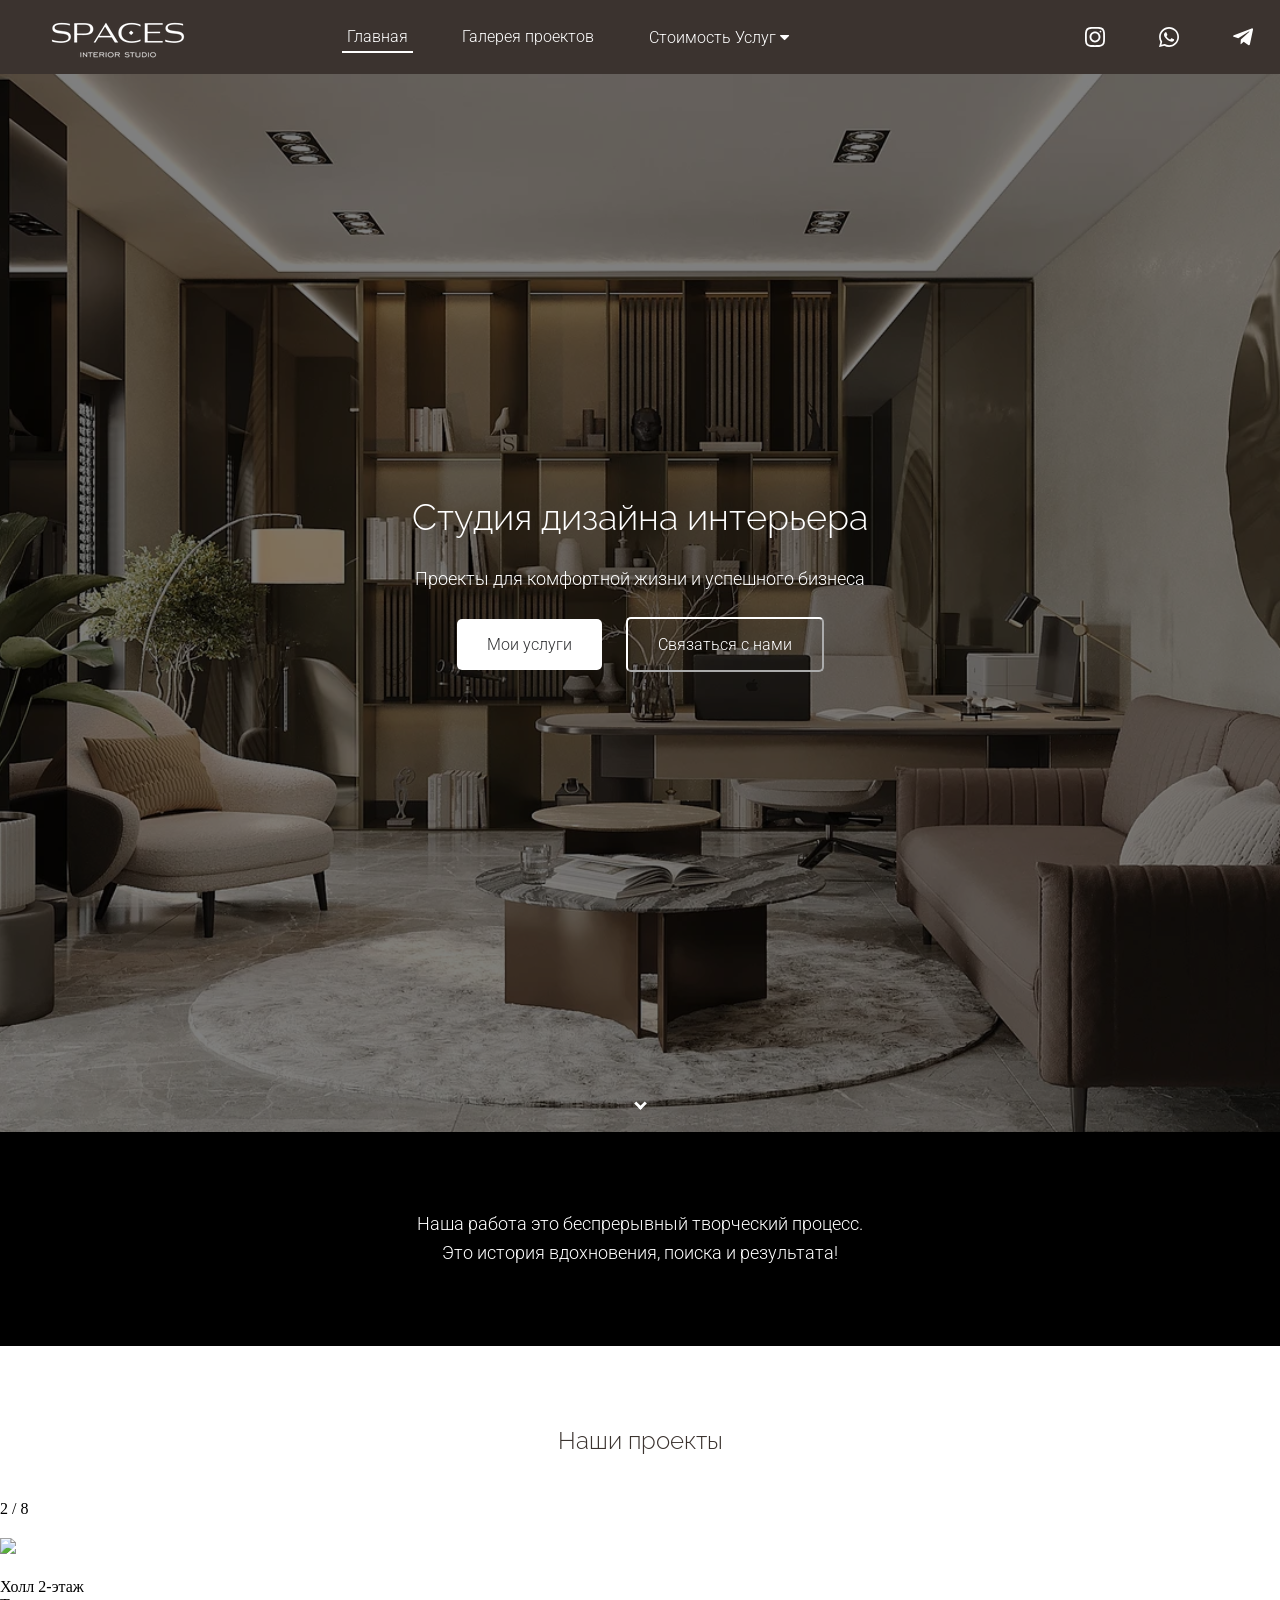
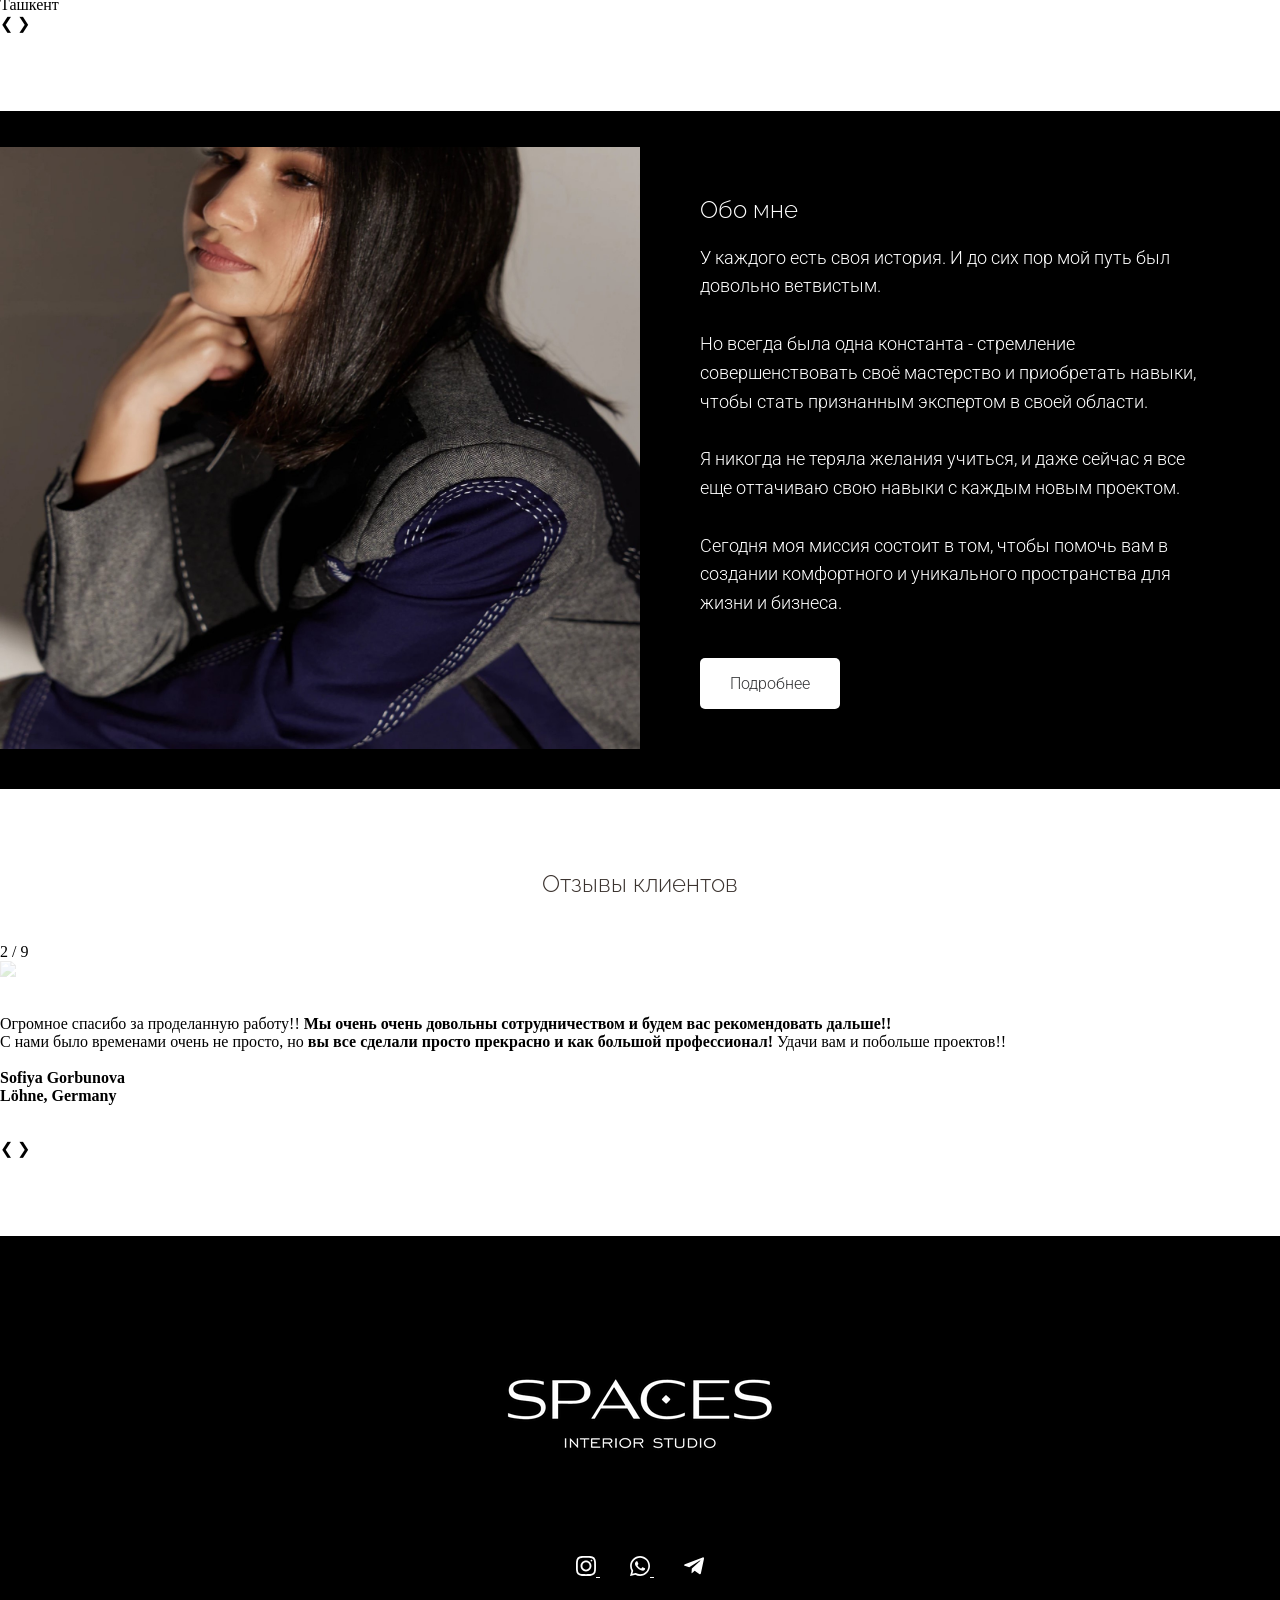
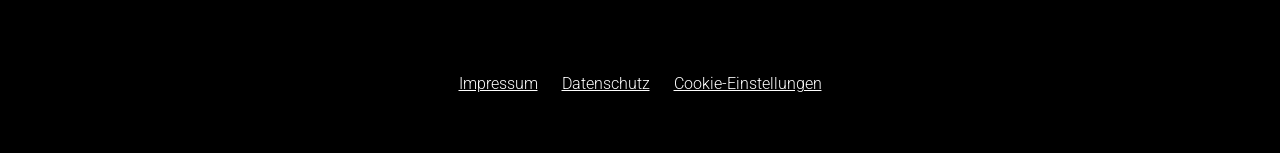
==== commit c1ff8cc5: "test" ====
--- a/index.html
+++ b/index.html
@@ -1,4 +1,4 @@
-<!--Testautomation-->
+<!--Testautomationtest-->
 <!DOCTYPE html>
 <html lang="ru-RU">
     <head>
--- a/general.css
+++ b/general.css
@@ -78,8 +78,8 @@
     cursor: pointer;
 }
 .button1 {
-    background-color: rgb(81, 116, 85);
-    border: none;
+    background-color: rgb(59, 51, 47);
+    border-color: rgb(59, 51, 47);
     border-radius: 5px;
     color: white;
     padding: 16px 30px;
@@ -94,6 +94,18 @@
     border-color: white;
     border-radius: 5px;
     color: white;
+    padding: 16px 30px;
+    margin: 10px;
+    font-size: 16px;
+    font-weight: 300;
+    font-family: Roboto, sans-serif;
+    cursor: pointer;
+}
+.button3 {
+    background-color: unset;
+    border-color: rgb(59, 51, 47);
+    border-radius: 5px;
+    color: rgb(59, 51, 47);
     padding: 16px 30px;
     margin: 10px;
     font-size: 16px;
